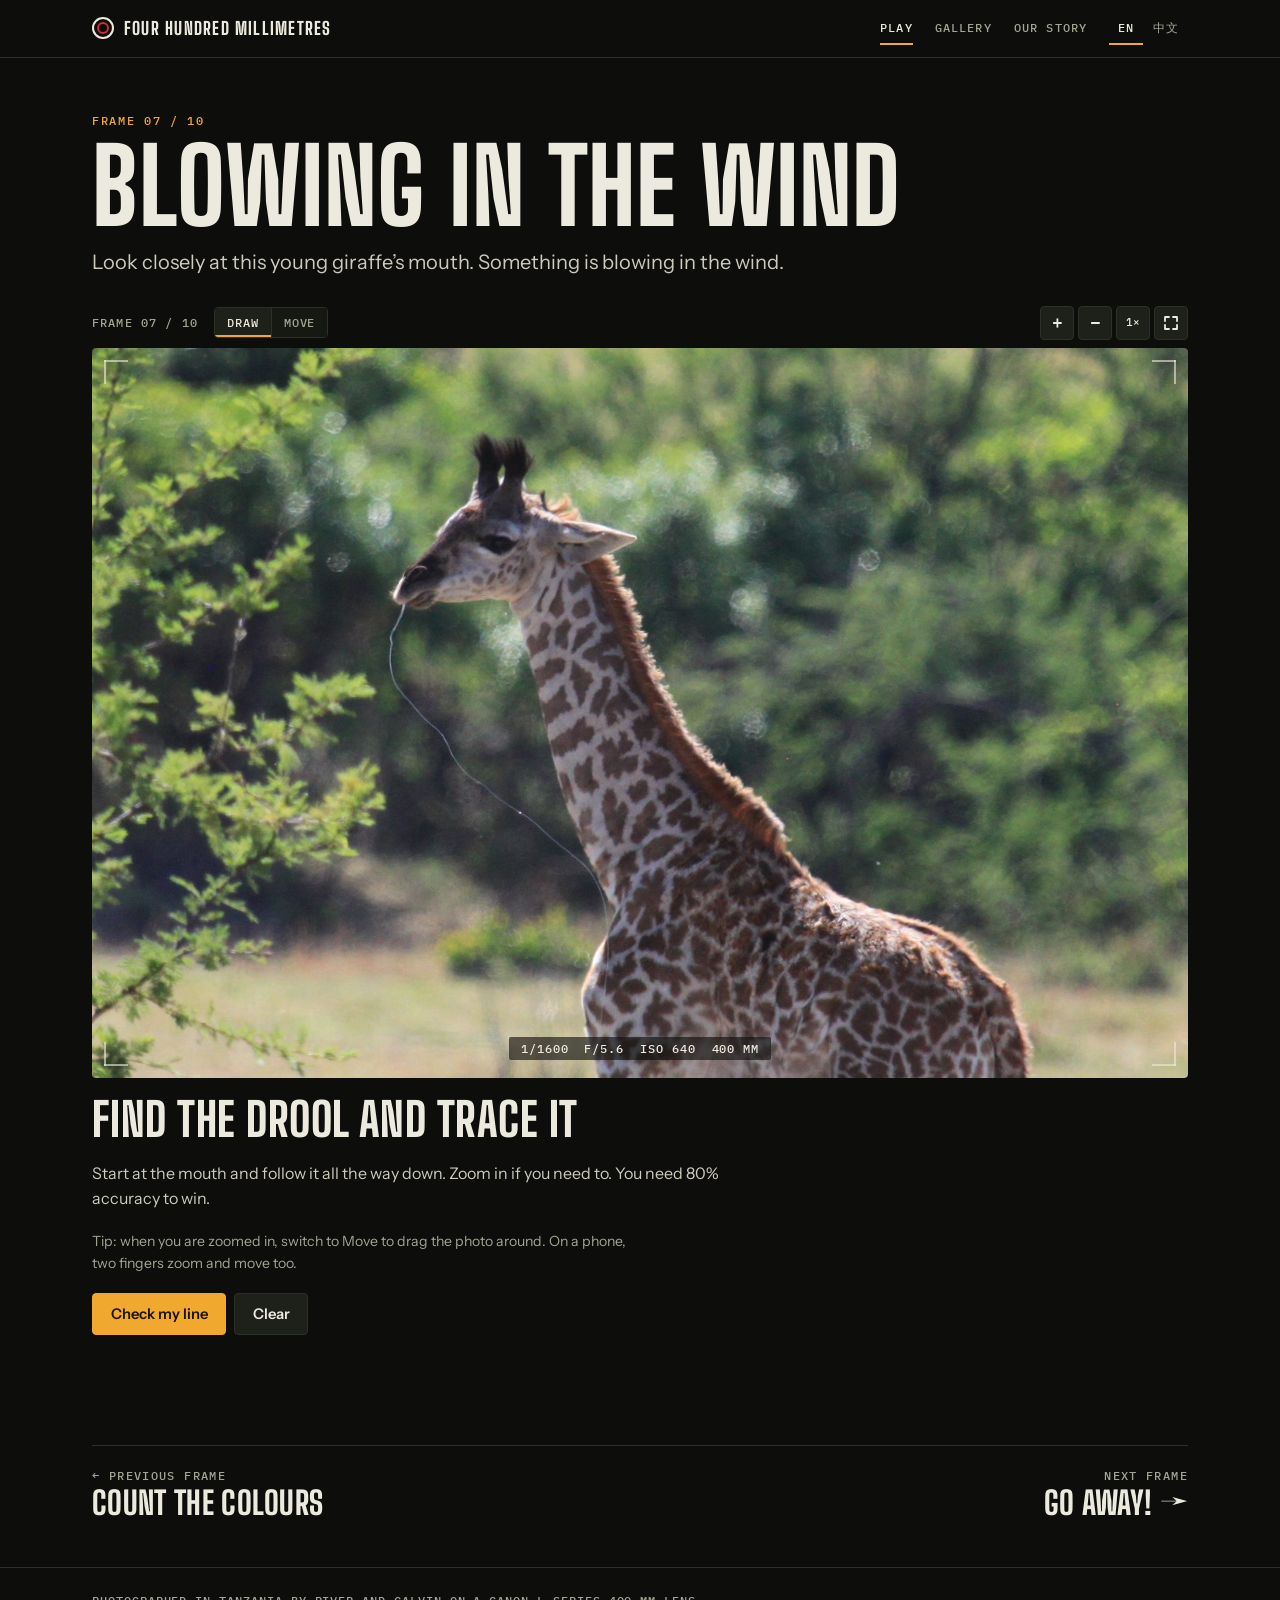
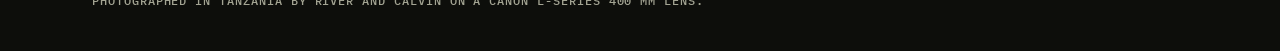
==== blowing-in-the-wind.html @ 4e22e0a5 "New game 7: Blowing in the Wind (trace the giraffe calf's drool); Go Away!, Stare-Down and Crossing " ====
<!doctype html>
<html lang="en">
<head>
<meta charset="utf-8">
<meta name="viewport" content="width=device-width, initial-scale=1, viewport-fit=cover">
<title data-i18n="drool.doc">Blowing in the Wind · Four Hundred Millimetres</title>
<meta name="description" content="Something is blowing in the wind from this young giraffe’s mouth. Can you trace it?">
<link rel="icon" href="data:image/svg+xml,%3Csvg xmlns='http://www.w3.org/2000/svg' viewBox='0 0 32 32'%3E%3Crect width='32' height='32' rx='6' fill='%230d0e0b'/%3E%3Ccircle cx='16' cy='16' r='10' fill='none' stroke='%23ece9de' stroke-width='3'/%3E%3Ccircle cx='16' cy='16' r='5' fill='none' stroke='%23d6283c' stroke-width='3'/%3E%3C/svg%3E">
<link rel="preconnect" href="https://fonts.googleapis.com">
<link rel="preconnect" href="https://fonts.gstatic.com" crossorigin>
<link rel="stylesheet" href="https://fonts.googleapis.com/css2?family=Big+Shoulders+Display:wght@700;800;900&family=IBM+Plex+Mono:wght@400;500;600&family=Instrument+Sans:wght@400;500;600;700&display=swap">
<link rel="stylesheet" href="css/site.css">
</head>
<body>

<header class="topbar" data-topbar></header>

<main class="wrap" data-frame="blowing-in-the-wind">
  <div class="page-head">
    <p class="eyebrow" data-frame-label></p>
    <h1 data-i18n="drool.h1">Blowing in the Wind</h1>
    <p class="lede" data-i18n="drool.lede">Look closely at this young giraffe’s mouth. Something is blowing in the wind.</p>
  </div>

  <section class="quiz" aria-labelledby="q">
    <figure class="frame">
      <div class="hud">
        <span data-frame-label></span>
        <div class="seg" id="tools" role="group" aria-label="What dragging does" data-i18n-attr="aria-label:drool.tools">
          <button type="button" data-tool="draw" aria-pressed="true" data-i18n="drool.tool.draw">Draw</button>
          <button type="button" data-tool="move" aria-pressed="false" data-i18n="drool.tool.move">Move</button>
        </div>
      </div>
      <div class="stage-slot" style="--ar: 2100 / 1400">
        <div class="vf zoomable" id="stage" tabindex="0" role="group" aria-label="Photo. Draw along the drool with your finger or mouse. Use the zoom buttons, or the plus, minus and arrow keys, to look closer." data-i18n-attr="aria-label:drool.stageAria">
          <img src="images/drool.jpg" data-full="images/drool-large.jpg" data-full-width="2100" width="2100" height="1400" alt="A young giraffe seen from the side against green bushes. A thin, shiny string of drool hangs from its mouth and curves down to its chest." data-i18n-attr="alt:drool.photoAlt">
          <svg class="ink" id="ink" aria-hidden="true"></svg>
        </div>
      </div>
    </figure>

    <h2 class="h2" id="q" data-i18n="drool.q">Find the drool and trace it</h2>
    <p class="step-p" data-i18n="drool.how">Start at the mouth and follow it all the way down. Zoom in if you need to. You need 80% accuracy to win.</p>
    <p class="fine" data-i18n="drool.tip">Tip: when you are zoomed in, switch to Move to drag the photo around. On a phone, two fingers zoom and move too.</p>
    <div class="actions">
      <button class="btn btn-primary" id="checkBtn" type="button" data-i18n="drool.check">Check my line</button>
      <button class="btn" id="clearBtn" type="button" data-i18n="drool.clear">Clear</button>
      <button class="btn" id="showBtn" type="button" hidden data-i18n="drool.show">Show me where it is</button>
    </div>
    <p class="verdict-sm" id="verdict" aria-hidden="true"></p>
    <p class="feedback" id="feedback" role="status" aria-live="polite"></p>

    <div class="reveal" id="reveal" tabindex="-1" hidden>
      <div class="callout">
        <h3 class="h3" data-i18n="drool.why.h">Why was drool blowing in the wind?</h3>
        <p data-i18n="drool.why">Because it had just had milk from mum. So cute!</p>
      </div>
      <figure class="frame">
        <div class="hud"><span data-i18n="drool.milk.h">52 seconds earlier</span></div>
        <div class="stage-slot" style="--ar: 2000 / 1500">
          <div class="vf zoomable" id="milkStage" tabindex="0" role="group" aria-label="Photo. Use the zoom buttons, or the plus, minus and arrow keys, to look closer." data-i18n-attr="aria-label:zoom.stage">
            <img src="images/giraffe-milk.jpg" data-full="images/giraffe-milk-large.jpg" data-full-width="3168" width="2000" height="1500" alt="A giraffe mother bends her head down to graze while her calf drinks milk from under her belly." data-i18n-attr="alt:drool.milk.alt">
          </div>
        </div>
        <figcaption class="fine" data-i18n="drool.milk.cap">Milk time: the calf drinking from mum, 52 seconds before the drool photo.</figcaption>
      </figure>
      <div class="reveal-grid">
        <div>
          <h3 class="h3" data-i18n="drool.facts.h">Fun facts</h3>
          <ul class="facts">
            <li data-i18n="drool.fact1">Giraffes give birth standing up, so a calf starts life with a drop of about 1.5 metres. Within an hour it is standing.</li>
            <li data-i18n="drool.fact2">Calves drink their mother’s milk for about a year, and start nibbling leaves after a few months.</li>
            <li data-i18n="drool.fact3">While the mothers feed, calves often stay together in a group, called a crèche, with an adult keeping watch.</li>
          </ul>
        </div>
      </div>
      <div class="actions">
        <a class="btn btn-primary" data-next href="index.html#frames">Next frame</a>
        <button class="btn" id="againBtn" type="button" data-i18n="btn.again">Play again</button>
      </div>
    </div>
  </section>

  <nav class="pager" aria-label="Frames" data-pager></nav>
</main>

<footer class="footer">
  <div class="wrap">
    <p data-i18n="footer">Photographed in Tanzania by River and Calvin on a Canon L-series 400 mm lens.</p>
  </div>
</footer>

<noscript><p class="wrap">This game needs JavaScript to run.</p></noscript>
<script src="js/i18n.js"></script>
<script src="js/frames.js"></script>
<script src="js/zoom.js"></script>
<script src="js/drool.js"></script>
</body>
</html>
---- css/site.css ----
/* Four Hundred Millimetres
   Layout concept: every photo sits inside a viewfinder frame (corner brackets, mono readout strip).
   Photo first, always dark. The games are numbered as frames (01, 02 ...) because they are a real sequence.
   Type: condensed display like the engraving on a lens barrel, a plain humanist body, mono for the readouts. */

:root {
  color-scheme: dark;

  --bg: #0d0e0b;
  --surface: #161812;
  --surface-2: #1e211a;
  --line: #2c3025;
  --text: #ece9de;
  --soft: #cdcabd;
  --muted: #a3a493;
  --accent: #f0a92e;
  --accent-ink: #1b1406;
  --good: #7fcf9f;
  --bad: #e47a62;
  --lens-red: #d6283c;

  /* The Latin fonts have no Chinese characters, so the stacks end with common Chinese system fonts. */
  --font-display: "Big Shoulders Display", "Barlow Condensed", "Arial Narrow", "Helvetica Neue", Arial, "PingFang SC", "Microsoft YaHei", "Noto Sans SC", sans-serif;
  --font-body: "Instrument Sans", "Segoe UI", system-ui, -apple-system, "Helvetica Neue", Arial, "PingFang SC", "Microsoft YaHei", "Noto Sans SC", sans-serif;
  --font-mono: "IBM Plex Mono", ui-monospace, "Cascadia Mono", Consolas, "PingFang SC", "Microsoft YaHei", "Noto Sans SC", monospace;

  --gutter: clamp(16px, 4vw, 32px);
  --maxw: 1160px;
  --radius: 4px;

  padding-top: env(safe-area-inset-top, 0px);
  padding-bottom: env(safe-area-inset-bottom, 0px);
}

*, *::before, *::after { box-sizing: border-box; }
html { -webkit-text-size-adjust: 100%; }
body {
  margin: 0;
  background: var(--bg);
  color: var(--text);
  font: 400 1rem/1.6 var(--font-body);
  -webkit-font-smoothing: antialiased;
}
img { display: block; max-width: 100%; height: auto; }
a { color: inherit; }
[hidden] { display: none !important; }
:focus-visible { outline: 2px solid var(--accent); outline-offset: 3px; }
button { font: inherit; color: inherit; }

.wrap { width: 100%; max-width: var(--maxw); margin-inline: auto; padding-inline: var(--gutter); }

/* ---------- Top bar ---------- */
.topbar { min-height: 49px; border-bottom: 1px solid var(--line); }
.topbar-inner {
  display: flex; align-items: center; justify-content: space-between;
  flex-wrap: wrap; gap: 6px 24px; padding-block: 12px;
}
.brand {
  display: inline-flex; align-items: center; gap: 10px; text-decoration: none;
  font: 800 1.1rem/1 var(--font-display); letter-spacing: .07em; text-transform: uppercase;
}
.lens {
  position: relative; width: 22px; height: 22px; flex: none;
  border-radius: 50%; border: 2px solid var(--text);
}
.lens::after {
  content: ""; position: absolute; inset: 3px; border-radius: 50%;
  border: 2px solid var(--lens-red);
}
.topbar-right { display: flex; align-items: center; flex-wrap: wrap; gap: 0 22px; }
.lang { display: inline-flex; gap: 2px; }
.lang button {
  padding: .6rem .55rem; border: 0; border-bottom: 2px solid transparent; background: none; cursor: pointer;
  color: var(--muted); font: 500 .72rem/1 var(--font-mono); letter-spacing: .08em;
}
.lang button:hover { color: var(--text); }
.lang button[aria-pressed="true"] { color: var(--text); border-bottom-color: var(--accent); }
.nav { display: flex; flex-wrap: wrap; gap: 0 22px; }
.nav a {
  padding: .6rem 0; border-bottom: 2px solid transparent; text-decoration: none; color: var(--muted);
  font: 500 .72rem/1 var(--font-mono); letter-spacing: .1em; text-transform: uppercase;
}
.nav a:hover { color: var(--text); }
.nav a[aria-current="page"], .nav a[aria-current="true"] { color: var(--text); border-bottom-color: var(--accent); }

/* ---------- Type ---------- */
.eyebrow {
  margin: 0; color: var(--accent);
  font: 500 .74rem/1.2 var(--font-mono); letter-spacing: .14em; text-transform: uppercase;
}
h1 {
  margin: 0; text-wrap: balance;
  font: 800 clamp(3rem, 9.5vw, 6.5rem)/.9 var(--font-display); letter-spacing: .005em; text-transform: uppercase;
}
.h2 {
  margin: 0; text-wrap: balance;
  font: 800 clamp(1.9rem, 4.4vw, 2.9rem)/1 var(--font-display); letter-spacing: .01em; text-transform: uppercase;
}
.h3 {
  margin: 0 0 10px; color: var(--accent);
  font: 500 .74rem/1.2 var(--font-mono); letter-spacing: .14em; text-transform: uppercase;
}
.lede { margin: 0; max-width: 62ch; color: var(--soft); font-size: clamp(1.05rem, 2.2vw, 1.25rem); }

.page-head { display: grid; gap: 12px; padding-block: clamp(28px, 5vw, 56px) clamp(16px, 3vw, 28px); }

/* ---------- Viewfinder frame ---------- */
.frame { margin: 0; display: grid; gap: 8px; }
.hud {
  display: flex; align-items: center; justify-content: space-between; flex-wrap: wrap; gap: 6px 16px; color: var(--muted);
  font: 500 .72rem/1.2 var(--font-mono); letter-spacing: .1em; text-transform: uppercase;
}
.vf { position: relative; background: #000; border-radius: var(--radius); overflow: hidden; }
.vf > img { width: 100%; }
.vf::after {
  content: ""; position: absolute; inset: 12px; z-index: 3; pointer-events: none;
  --c: rgba(236, 233, 222, .6); --l: 24px; --w: 2px;
  background:
    linear-gradient(var(--c), var(--c)) 0 0 / var(--l) var(--w) no-repeat,
    linear-gradient(var(--c), var(--c)) 0 0 / var(--w) var(--l) no-repeat,
    linear-gradient(var(--c), var(--c)) 100% 0 / var(--l) var(--w) no-repeat,
    linear-gradient(var(--c), var(--c)) 100% 0 / var(--w) var(--l) no-repeat,
    linear-gradient(var(--c), var(--c)) 0 100% / var(--l) var(--w) no-repeat,
    linear-gradient(var(--c), var(--c)) 0 100% / var(--w) var(--l) no-repeat,
    linear-gradient(var(--c), var(--c)) 100% 100% / var(--l) var(--w) no-repeat,
    linear-gradient(var(--c), var(--c)) 100% 100% / var(--w) var(--l) no-repeat;
}

/* ---------- Buttons ---------- */
.btn {
  display: inline-flex; align-items: center; justify-content: center; gap: 8px; cursor: pointer;
  padding: .8rem 1.1rem; border-radius: var(--radius); border: 1px solid var(--line);
  background: var(--surface-2); color: var(--text); text-decoration: none;
  font: 600 .92rem/1 var(--font-body);
}
.btn:hover { border-color: var(--muted); }
.btn[disabled] { opacity: .45; cursor: default; }
.btn-primary { background: var(--accent); border-color: var(--accent); color: var(--accent-ink); }
.btn-primary:hover { border-color: var(--text); }
.link-btn {
  justify-self: start; padding: 0; border: 0; background: none; cursor: pointer;
  color: var(--muted); text-decoration: underline; text-underline-offset: 3px;
  font: 500 .85rem/1.2 var(--font-body);
}
.link-btn:hover { color: var(--text); }

/* ---------- Home ---------- */
/* The title sits over the empty sky and earth on the left, so the lioness stays clear. */
.hero { position: relative; }
.hero-photo { position: relative; width: 100%; aspect-ratio: 2 / 1; max-height: 640px; }
.hero-photo img { width: 100%; height: 100%; object-fit: cover; object-position: 55% 55%; }
.hero-photo::before {
  content: ""; position: absolute; inset: 0; z-index: 2; pointer-events: none;
  background:
    linear-gradient(90deg, rgba(13, 14, 11, .92) 0%, rgba(13, 14, 11, .62) 34%, rgba(13, 14, 11, 0) 60%),
    linear-gradient(180deg, rgba(13, 14, 11, 0) 70%, var(--bg) 100%);
}
.hero-copy { position: absolute; inset: 0; z-index: 4; display: flex; align-items: flex-end; pointer-events: none; }
.hero-copy .wrap { max-width: none; padding-inline: clamp(16px, 4vw, 56px); padding-bottom: clamp(28px, 5vw, 56px); }
.hero-text { display: grid; gap: 14px; max-width: min(29vw, 480px); pointer-events: auto; }
.hero-text h1 { font-size: clamp(2.6rem, 6vw, 5.4rem); }
.hero-text .eyebrow { text-wrap: balance; }      /* a long line breaks into two even lines, not one word on its own */
@media (max-width: 860px) {
  .hero-photo { aspect-ratio: 4 / 3; max-height: none; }
  .hero-photo::before { background: linear-gradient(180deg, rgba(13, 14, 11, 0) 60%, var(--bg) 100%); }
  .hero-copy { position: static; display: block; }
  .hero-copy .wrap { padding-top: 8px; padding-bottom: 28px; }
  .hero-text { max-width: none; }
  .hero-text h1 { font-size: clamp(2.8rem, 13vw, 4.4rem); }
}
@media (min-width: 560px) and (max-width: 860px) { .hero-photo { aspect-ratio: 16 / 9; } }

.frames-section { padding-block: clamp(32px, 6vw, 56px) clamp(40px, 7vw, 72px); scroll-margin-top: 8px; }
.section-head { display: flex; flex-wrap: wrap; align-items: baseline; justify-content: space-between; gap: 6px 16px; margin-bottom: 20px; }
.frames { display: grid; gap: 20px; grid-template-columns: repeat(auto-fit, minmax(min(100%, 300px), 1fr)); }
.card {
  display: flex; flex-direction: column; min-width: 0; overflow: hidden; text-decoration: none;
  background: var(--surface); border: 1px solid var(--line); border-radius: var(--radius);
  transition: border-color .2s;
}
.card:hover { border-color: var(--accent); }
.card-photo { aspect-ratio: 4 / 3; overflow: hidden; }
.card-photo img { width: 100%; height: 100%; object-fit: cover; transition: transform .5s; }
.card:hover .card-photo img { transform: scale(1.04); }
.card-body { display: flex; flex: 1; flex-direction: column; gap: 8px; padding: 18px 18px 20px; }
.card-body h2 { margin: 0; font: 800 2rem/1 var(--font-display); letter-spacing: .01em; text-transform: uppercase; }
.card-body p { margin: 0; color: var(--soft); }
.card-body .eyebrow { margin-bottom: 2px; }
.card-cta {
  margin-top: auto; padding-top: 10px; color: var(--accent);
  font: 500 .78rem/1 var(--font-mono); letter-spacing: .12em; text-transform: uppercase;
}

/* ---------- Game: spot ---------- */
.game { display: grid; gap: 20px; padding-bottom: clamp(32px, 6vw, 64px); }
/* ---------- Zoomable photo ---------- */
.stage-slot { position: relative; width: 100%; aspect-ratio: var(--ar, 3 / 2); }
.zoomable {
  position: absolute; inset: 0; background: #000; user-select: none; -webkit-user-select: none;
  touch-action: pan-y; -webkit-tap-highlight-color: transparent;
}
.zoomable > img {
  position: absolute; left: 0; top: 0; width: 100%; height: 100%; max-width: none;
  object-fit: contain; transform-origin: 0 0; pointer-events: none; -webkit-user-drag: none;
}
.zoomable.is-zoomed, .zoomable.is-expanded { touch-action: none; }
.zoomable.is-zoomed { cursor: grab; }
.zoomable.is-dragging { cursor: grabbing; }
.stage, .stage.is-zoomed { cursor: crosshair; }
.stage.is-dragging { cursor: grabbing; }
.zoomable.is-expanded { position: fixed; inset: 0; z-index: 1000; border-radius: 0; cursor: grab; }
.zoomable.is-expanded:focus-visible { outline-offset: -4px; }
.stage.is-expanded { cursor: crosshair; }
html.zoom-lock { overflow: hidden; }
.marks { position: absolute; inset: 0; z-index: 2; overflow: hidden; pointer-events: none; }

/* Drawing on the photo (Blowing in the Wind) */
.zoomable.is-drawing, .zoomable.is-drawing.is-zoomed, .zoomable.is-drawing.is-expanded { cursor: crosshair; touch-action: none; }
.ink { position: absolute; inset: 0; z-index: 2; width: 100%; height: 100%; overflow: hidden; pointer-events: none; }
.ink path { fill: none; stroke-linecap: round; stroke-linejoin: round; }
.ink .line-under { stroke: rgba(13, 14, 11, .55); stroke-width: 6; }
.ink .line { stroke: var(--accent); stroke-width: 3; }
.ink .drool-glow { stroke: rgba(127, 207, 159, .35); stroke-width: 11; }
.ink .drool { stroke: var(--good); stroke-width: 3; }
.ink .drool.hint { stroke-width: 2.5; stroke-dasharray: 7 7; }
.zoom-hud .seg button { background: rgba(13, 14, 11, .6); }

/* Camera readout, like the strip along the bottom of a viewfinder */
.readout {
  position: absolute; z-index: 4; left: 0; right: 0; bottom: 18px; margin-inline: auto; width: max-content;
  display: flex; flex-wrap: wrap; justify-content: center; gap: 4px 16px; max-width: calc(100% - 28px);
  padding: 6px 12px; border-radius: 2px; background: rgba(13, 14, 11, .62); color: var(--text); pointer-events: none;
  font: 500 .72rem/1 var(--font-mono); letter-spacing: .08em; text-transform: uppercase; white-space: nowrap;
  font-variant-numeric: tabular-nums;
}
.zoomable.is-expanded .readout { bottom: calc(18px + env(safe-area-inset-bottom, 0px)); }
.readout.top { top: 18px; bottom: auto; }
.zoomable.is-expanded .readout.top { top: calc(74px + env(safe-area-inset-top, 0px)); bottom: auto; }   /* below the full-screen status box */
@media (max-width: 600px) {
  .readout { bottom: 14px; gap: 4px 10px; padding: 5px 9px; font-size: .62rem; letter-spacing: .04em; }
  .zoomable.is-expanded .readout { bottom: calc(76px + env(safe-area-inset-bottom, 0px)); }
}

.zoom-ctl { display: inline-flex; gap: 4px; }
.hud .zoom-ctl { margin-left: auto; }
.zoom-ctl button {
  display: grid; place-items: center; width: 34px; height: 34px; padding: 0; cursor: pointer;
  border-radius: var(--radius); border: 1px solid var(--line); background: var(--surface-2); color: var(--text);
  font: 500 1.15rem/1 var(--font-mono);
}
.zoom-ctl button:hover { border-color: var(--muted); }
.zoom-ctl svg { width: 16px; height: 16px; fill: none; stroke: currentColor; stroke-width: 1.8; stroke-linecap: round; stroke-linejoin: round; }
.zoom-ctl .zr { font-size: .68rem; letter-spacing: 0; }
.zoomable > .zoom-ctl {
  position: absolute; z-index: 5; right: calc(16px + env(safe-area-inset-right, 0px)); bottom: calc(16px + env(safe-area-inset-bottom, 0px));
}
.zoomable > .zoom-ctl button { width: 44px; height: 44px; background: rgba(13, 14, 11, .8); border-color: rgba(236, 233, 222, .3); }
.zoom-hud { display: none; }
.is-expanded .zoom-hud:not(:empty) {
  display: flex; align-items: center; gap: 12px; position: absolute; z-index: 5;
  left: calc(16px + env(safe-area-inset-left, 0px)); top: calc(16px + env(safe-area-inset-top, 0px));
  max-width: calc(100% - 32px); padding: 8px 10px; border-radius: var(--radius);
  background: rgba(13, 14, 11, .8); border: 1px solid rgba(236, 233, 222, .3); font-size: .9rem; line-height: 1.3;
}
.zoom-hud .btn { padding: .5rem .8rem; font-size: .8rem; }
@media (max-width: 600px) {
  .zoom-ctl button { width: 40px; height: 40px; }
}

.mark {
  position: absolute; z-index: 2; min-width: 40px; min-height: 40px; transform: translate(-50%, -50%);
  --c: var(--accent); pointer-events: none;
}
.mark i {
  position: absolute; width: min(20px, 34%); aspect-ratio: 1; border: 0 solid var(--c);
  filter: drop-shadow(0 0 2px rgba(0, 0, 0, .95));
}
.mark i:nth-of-type(1) { left: 0; top: 0; border-left-width: 3px; border-top-width: 3px; }
.mark i:nth-of-type(2) { right: 0; top: 0; border-right-width: 3px; border-top-width: 3px; }
.mark i:nth-of-type(3) { left: 0; bottom: 0; border-left-width: 3px; border-bottom-width: 3px; }
.mark i:nth-of-type(4) { right: 0; bottom: 0; border-right-width: 3px; border-bottom-width: 3px; }
.mark b {
  position: absolute; left: -3px; bottom: 100%; margin-bottom: 4px; padding: 3px 6px 2px;
  background: var(--c); color: var(--accent-ink); border-radius: 2px;
  font: 600 .7rem/1 var(--font-mono); letter-spacing: .06em; white-space: nowrap;
}
.mark[data-state="shown"] { --c: var(--muted); }
.mark.new { animation: lock .55s cubic-bezier(.2, .8, .2, 1); }
@keyframes lock {
  from { opacity: 0; transform: translate(-50%, -50%) scale(1.9); }
  to { opacity: 1; transform: translate(-50%, -50%) scale(1); }
}
.miss {
  position: absolute; z-index: 2; width: 44px; height: 44px; pointer-events: none;
  border: 2px solid rgba(236, 233, 222, .9); transform: translate(-50%, -50%);
  animation: miss .7s ease-out forwards;
}
@keyframes miss {
  from { opacity: 1; transform: translate(-50%, -50%) scale(1.3); }
  to { opacity: 0; transform: translate(-50%, -50%) scale(.6); }
}
.pulse {
  position: absolute; z-index: 2; width: 18%; aspect-ratio: 1; border-radius: 50%; pointer-events: none;
  border: 2px solid var(--accent); transform: translate(-50%, -50%);
  animation: pulse 1.3s ease-out 3 forwards;
}
@keyframes pulse {
  from { opacity: .95; transform: translate(-50%, -50%) scale(.3); }
  to { opacity: 0; transform: translate(-50%, -50%) scale(1.25); }
}

.statusbar {
  display: flex; flex-wrap: wrap; align-items: center; justify-content: space-between; gap: 12px 20px;
  padding: 12px 14px; background: var(--surface); border: 1px solid var(--line); border-radius: var(--radius);
}
.status { flex: 1 1 260px; min-width: 0; margin: 0; }
.count {
  margin: 0; color: var(--muted);
  font: 500 .78rem/1 var(--font-mono); letter-spacing: .1em; text-transform: uppercase; font-variant-numeric: tabular-nums;
}
.count strong { color: var(--accent); font: 800 1.6rem/1 var(--font-display); letter-spacing: .02em; }
.actions { display: flex; flex-wrap: wrap; gap: 8px; }

.slots {
  display: grid; gap: 16px; margin: 0; padding: 0; list-style: none;
  grid-template-columns: repeat(auto-fill, minmax(min(100%, 300px), 1fr));
}
.slot {
  display: flex; flex-direction: column; min-width: 0; overflow: hidden;
  background: var(--surface); border: 1px solid var(--line); border-radius: var(--radius);
}
.slot[data-state="found"] { border-color: var(--accent); }
.slot-thumb {
  position: relative; display: grid; place-items: center; aspect-ratio: 4 / 3;
  background-color: var(--surface-2); background-repeat: no-repeat; border-bottom: 1px solid var(--line);
}
.slot-thumb .n { font: 800 4.5rem/1 var(--font-display); color: var(--line); }
.slot:not([data-state="hidden"]) .slot-thumb .n { display: none; }
.slot-tag {
  position: absolute; left: 10px; top: 10px; padding: 4px 7px 3px; border-radius: 2px;
  background: var(--accent); color: var(--accent-ink);
  font: 600 .68rem/1 var(--font-mono); letter-spacing: .1em; text-transform: uppercase;
}
.slot[data-state="shown"] .slot-tag { background: var(--surface-2); color: var(--muted); border: 1px solid var(--line); }
.slot-body { display: grid; flex: 1; align-content: start; gap: 6px; padding: 14px 16px 16px; }
.slot-title { margin: 0; font: 800 1.55rem/1 var(--font-display); letter-spacing: .02em; text-transform: uppercase; }
.slot[data-state="hidden"] .slot-title { color: var(--muted); }
.slot-latin { margin: 0; color: var(--muted); font-size: .85rem; font-style: italic; }
.slot-text { margin: 0; color: var(--soft); font-size: .96rem; }

@media (max-width: 600px) {
  .mark b { display: none; }
  .slot[data-state="hidden"] .slot-thumb { aspect-ratio: auto; height: 64px; }
  .slot-thumb .n { font-size: 3rem; }
}

.complete {
  display: grid; gap: 14px; padding: 22px; border: 1px solid var(--accent); border-radius: var(--radius); background: var(--surface);
}
.complete p { margin: 0; color: var(--soft); max-width: 60ch; }
.complete .actions { margin-top: 4px; }

/* ---------- Game: quiz ---------- */
.quiz { display: grid; gap: 18px; padding-bottom: clamp(24px, 5vw, 48px); }
.opts { display: grid; gap: 12px; margin: 0; padding: 0; list-style: none; }
.opt {
  display: grid; grid-template-columns: auto 1fr; align-items: start; gap: 6px 16px; width: 100%; padding: 16px;
  text-align: left; cursor: pointer; border-radius: var(--radius); border: 1px solid var(--line);
  background: var(--surface); color: var(--text); font: 500 1.08rem/1.4 var(--font-body);
}
.opt:hover:not([disabled]) { border-color: var(--muted); }
.opt .key {
  padding: .35rem .5rem; border: 1px solid var(--line); color: var(--muted);
  font: 600 .8rem/1 var(--font-mono);
}
.opt .note { grid-column: 2; display: block; color: var(--soft); font-size: .95rem; font-weight: 400; }
.opt[data-state="wrong"] { border-color: var(--bad); }
.opt[data-state="wrong"] .key { border-color: var(--bad); color: var(--bad); }
.opt[data-state="right"] { border-color: var(--good); background: #14201a; }
.opt[data-state="right"] .key { border-color: var(--good); color: var(--good); }
.opt[disabled] { cursor: default; }
.opt[disabled]:not([data-state]) { opacity: .5; }

.feedback { margin: 0; min-height: 1.6em; color: var(--soft); }

.reveal { display: grid; gap: 28px; padding-top: 28px; border-top: 1px solid var(--line); }
.reveal-grid { display: grid; gap: 28px; grid-template-columns: repeat(auto-fit, minmax(min(100%, 340px), 1fr)); }
.reveal p { margin: 0; max-width: 60ch; color: var(--soft); }
.facts { display: grid; gap: 14px; margin: 0; padding: 0; list-style: none; }
.facts li { padding-left: 16px; border-left: 2px solid var(--accent); color: var(--soft); max-width: 60ch; }
.fine { margin: 0; color: var(--muted); font-size: .88rem; max-width: 62ch; }

/* ---------- Game: race ---------- */
.pick { display: grid; gap: 12px; grid-template-columns: repeat(auto-fit, minmax(min(100%, 260px), 1fr)); }
.pick-btn {
  display: grid; gap: 6px; padding: 20px 18px; text-align: left; cursor: pointer;
  background: var(--surface); border: 1px solid var(--line); border-radius: var(--radius); color: var(--text);
}
.pick-btn:hover:not([disabled]) { border-color: var(--accent); }
.pick-btn[disabled] { cursor: default; }
.pick-btn[data-state="picked"] { border-color: var(--accent); background: var(--surface-2); }
.pick-btn[disabled]:not([data-state]) { opacity: .5; }
.pick-name { font: 800 2.4rem/1 var(--font-display); letter-spacing: .01em; text-transform: uppercase; }
.pick-sub { color: var(--muted); font-size: .95rem; }

.result { display: grid; gap: 22px; }
.verdict { margin: 0; font: 800 clamp(1.7rem, 4vw, 2.4rem)/1.05 var(--font-display); letter-spacing: .01em; text-transform: uppercase; }
.verdict[data-ok="true"] { color: var(--good); }

.race { display: grid; gap: 16px; padding: 18px; background: var(--surface); border: 1px solid var(--line); border-radius: var(--radius); }
.race-head {
  display: flex; justify-content: space-between; flex-wrap: wrap; gap: 4px 16px; color: var(--muted);
  font: 500 .72rem/1.2 var(--font-mono); letter-spacing: .1em; text-transform: uppercase;
}
.lane { display: grid; grid-template-columns: 5.6rem 1fr 3.4rem; align-items: center; gap: 12px; }
.who { display: grid; gap: 2px; }
.who span { font: 800 1.3rem/1 var(--font-display); letter-spacing: .02em; text-transform: uppercase; }
.who small { color: var(--muted); font: 500 .7rem/1.2 var(--font-mono); letter-spacing: .06em; }
.track { position: relative; height: 40px; border-block: 1px dashed var(--line); --rw: 3.4rem; --c: var(--muted); }
.track::after {
  content: ""; position: absolute; right: 0; top: -1px; bottom: -1px; width: 12px;
  background: repeating-conic-gradient(var(--text) 0 25%, transparent 0 50%) 0 0 / 12px 12px;
}
.trail {
  position: absolute; left: 0; top: 50%; height: 2px;
  width: calc((100% - 12px) * var(--p, 0)); background: linear-gradient(90deg, transparent, var(--c));
}
.runner {
  position: absolute; top: 50%; width: var(--rw); height: 20px; transform: translateY(-50%);
  left: calc((100% - var(--rw) - 12px) * var(--p, 0));
  background: var(--c); clip-path: polygon(0 0, 78% 0, 100% 50%, 78% 100%, 0 100%);
}
.lane[data-who="jackal"] .track { --c: var(--accent); }
.time { color: var(--text); font: 500 .85rem/1 var(--font-mono); font-variant-numeric: tabular-nums; text-align: right; }
.race-foot { display: flex; flex-wrap: wrap; align-items: center; justify-content: space-between; gap: 10px 16px; }
.race-foot p { margin: 0; color: var(--soft); max-width: 52ch; }
@media (max-width: 520px) {
  .lane { grid-template-columns: 4.4rem 1fr 3rem; gap: 8px; }
  .track { --rw: 2.6rem; }
}

/* ---------- Shared pieces for the newer games ---------- */
.step { display: grid; gap: 14px; }
.step-p { margin: 0; color: var(--soft); max-width: 62ch; }
.callout { display: grid; gap: 6px; margin: 0; padding: 16px 18px; border-left: 3px solid var(--accent); background: var(--surface); max-width: 72ch; }
.callout p { color: var(--text); }
.credits-h { margin: 0 0 6px; color: var(--muted); font: 600 .62rem/1.4 var(--font-mono); letter-spacing: .1em; text-transform: uppercase; }
.credits { display: grid; gap: 4px; margin: 0; padding: 0; list-style: none; color: var(--muted); font-size: .66rem; line-height: 1.5; }
.credits a { color: inherit; text-underline-offset: 2px; }
.reveal .credits { max-width: 70ch; }

/* A tall (portrait) photo beside the game on wide screens */
.split { display: grid; gap: 24px; align-items: start; }
.stage-slot.tall { width: min(100%, 52vh); margin-inline: auto; }
@media (min-width: 900px) {
  .split { grid-template-columns: minmax(0, 5fr) minmax(0, 6fr); gap: 36px; }
  .split > .frame { position: sticky; top: 16px; }
  .split .stage-slot.tall { width: min(100%, calc((100vh - 110px) * 2 / 3)); }
}

/* Dial (Zebra Vision) */
.dial-box { display: grid; gap: 12px; justify-items: center; padding: 20px 16px; background: var(--surface); border: 1px solid var(--line); border-radius: var(--radius); }
.dial { display: block; width: min(100%, 320px); height: auto; touch-action: none; cursor: grab; user-select: none; -webkit-user-select: none; -webkit-tap-highlight-color: transparent; }
.dial.is-dragging { cursor: grabbing; }
.dial[aria-disabled="true"] { cursor: default; }
.dial:focus { outline: none; }
.dial:focus-visible .dial-face { stroke: var(--accent); stroke-width: 3; }
.dial-face { fill: var(--surface-2); stroke: var(--line); stroke-width: 2; }
.dial-tick { stroke: var(--muted); stroke-width: 1.4; }
.dial-tick.major { stroke: var(--text); stroke-width: 2.4; }
.dial-num { fill: var(--muted); font: 500 11px var(--font-mono); text-anchor: middle; dominant-baseline: central; }
.dial-sweep { fill: rgba(240, 169, 46, .26); stroke: var(--accent); stroke-width: 2; stroke-linejoin: round; }
.dial-needle { stroke: var(--text); stroke-width: 3; stroke-linecap: round; }
.dial-knob { fill: var(--accent); stroke: var(--bg); stroke-width: 3; }
.dial-bracket { fill: none; stroke: var(--good); stroke-width: 9; }
.dial-true { stroke: var(--good); stroke-width: 3; stroke-dasharray: 5 5; stroke-linecap: round; }
.zebra-head { fill: #ece9de; stroke: #0d0e0b; stroke-width: 1.5; }
.zebra-stripe { fill: none; stroke: #0d0e0b; stroke-width: 3; stroke-linecap: round; }
.zebra-eye { fill: #0d0e0b; }
.dial-read { margin: 0; font: 800 clamp(2.6rem, 7vw, 3.4rem)/1 var(--font-display); letter-spacing: .02em; font-variant-numeric: tabular-nums; }
.dial-hint { margin: 0; color: var(--muted); font-size: .9rem; text-align: center; max-width: 40ch; }
.legend { display: flex; flex-wrap: wrap; justify-content: center; gap: 6px 18px; margin: 0; padding: 0; list-style: none; color: var(--soft); font-size: .86rem; }
.legend i { display: inline-block; width: 18px; height: 4px; margin-right: 7px; vertical-align: middle; background: var(--c); }
.verdict-sm { margin: 0; font: 800 clamp(1.5rem, 3.6vw, 2rem)/1.05 var(--font-display); letter-spacing: .01em; text-transform: uppercase; }
.verdict-sm[data-ok="true"] { color: var(--good); }
.diagram { display: grid; gap: 10px; justify-items: center; margin: 0; padding: 18px; background: var(--surface); border: 1px solid var(--line); border-radius: var(--radius); }
.diagram svg { width: min(100%, 300px); height: auto; }
.diagram.wide svg { width: min(100%, 460px); }
.diagram figcaption { color: var(--muted); font-size: .88rem; text-align: center; max-width: 52ch; }
.diag-label { fill: var(--text); font: 600 12px var(--font-mono); letter-spacing: .04em; }
.diag-muted { fill: var(--muted); font: 500 11px var(--font-mono); }

/* Photo switch (Grooming Time) */
.seg { display: inline-flex; border: 1px solid var(--line); border-radius: var(--radius); overflow: hidden; }
.seg button { padding: .55rem .75rem; border: 0; background: var(--surface); color: var(--muted); cursor: pointer; font: 500 .72rem/1 var(--font-mono); letter-spacing: .08em; text-transform: uppercase; }
.seg button + button { border-left: 1px solid var(--line); }
.seg button:hover { color: var(--text); }
.seg button[aria-pressed="true"] { background: var(--surface-2); color: var(--text); box-shadow: inset 0 -2px 0 var(--accent); }

/* Colour palette and pins (Count the Colours) */
.palette { display: grid; gap: 10px; margin: 0; padding: 0; list-style: none; grid-template-columns: repeat(auto-fill, minmax(min(100%, 250px), 1fr)); }
.chip { display: grid; grid-template-columns: auto 1fr; align-items: center; gap: 3px 12px; padding: 12px 14px; background: var(--surface); border: 1px solid var(--line); border-radius: var(--radius); }
.chip .sw { grid-row: 1 / span 3; width: 40px; height: 40px; border-radius: 50%; border: 2px dashed var(--line); }
.chip:not([data-state="hidden"]) .sw { border: 2px solid rgba(236, 233, 222, .35); background: var(--c); }
.chip[data-state="found"] { border-color: var(--accent); }
.chip-name { margin: 0; font: 800 1.25rem/1.1 var(--font-display); letter-spacing: .02em; text-transform: uppercase; }
.chip[data-state="hidden"] .chip-name { color: var(--muted); }
.chip-where { margin: 0; color: var(--soft); font-size: .9rem; }
.chip .link-btn { font-size: .8rem; }
.pin { position: absolute; z-index: 2; width: 0; height: 0; pointer-events: none; }
.pin i { position: absolute; left: -8px; top: -8px; width: 16px; height: 16px; border-radius: 50%; background: var(--c); border: 2px solid #fff; box-shadow: 0 0 0 2px rgba(0, 0, 0, .55); }
.pin b {
  position: absolute; left: 13px; top: -10px; padding: 3px 6px 2px; white-space: nowrap; border-radius: 2px;
  background: rgba(13, 14, 11, .86); border: 1px solid var(--c); color: var(--text);
  font: 600 .66rem/1.1 var(--font-mono); letter-spacing: .06em; text-transform: uppercase;
}
.pin.left b { left: auto; right: 13px; }
.pin.new i { animation: pin-in .5s cubic-bezier(.2, .8, .2, 1); }
@keyframes pin-in { from { transform: scale(2.4); opacity: 0; } to { transform: scale(1); opacity: 1; } }

/* Circles (The Crossing) */
.ring {
  position: absolute; z-index: 2; min-width: 28px; min-height: 28px; transform: translate(-50%, -50%); pointer-events: none;
  border: 3px solid var(--accent); border-radius: 50%; box-shadow: 0 0 0 1px rgba(0, 0, 0, .55), inset 0 0 0 1px rgba(0, 0, 0, .55);
}
.ring b {
  position: absolute; left: 50%; top: 0; transform: translate(-50%, calc(-100% - 5px)); padding: 3px 6px 2px; border-radius: 2px;
  background: var(--accent); color: var(--accent-ink); font: 600 .7rem/1 var(--font-mono); white-space: nowrap;
}
.ring[data-state="missed"] { border-style: dashed; border-color: var(--text); }
.ring[data-state="missed"] b { background: var(--text); }
.ring.new { animation: lock .55s cubic-bezier(.2, .8, .2, 1); }

/* Sound cards (Go Away!) */
.sounds { display: grid; gap: 14px; margin: 0; padding: 0; list-style: none; grid-template-columns: repeat(auto-fit, minmax(min(100%, 230px), 1fr)); }
.sound { display: grid; gap: 14px; align-content: start; padding: 16px; background: var(--surface); border: 1px solid var(--line); border-radius: var(--radius); }
.sound[data-state="right"] { border-color: var(--good); background: #14201a; }
.sound[data-state="wrong"] { border-color: var(--bad); }
.sound-top { display: flex; align-items: center; gap: 14px; }
.sound-key { min-width: 1.1ch; color: var(--accent); font: 800 2.4rem/1 var(--font-display); }
.play {
  flex: none; display: grid; place-items: center; width: 52px; height: 52px; padding: 0; cursor: pointer;
  border-radius: 50%; border: 1px solid var(--muted); background: var(--surface-2); color: var(--text);
}
.play:hover { border-color: var(--accent); }
.play svg { width: 20px; height: 20px; fill: currentColor; }
.bars { display: flex; align-items: center; gap: 3px; flex: 1; height: 34px; }
.bars i { flex: 1; max-width: 5px; height: 16%; border-radius: 2px; background: var(--line); }
.sound.is-playing .bars i { background: var(--accent); animation: eq 1s ease-in-out infinite; }
.bars i:nth-child(3n) { animation-delay: -.3s; }
.bars i:nth-child(3n + 1) { animation-delay: -.65s; }
.bars i:nth-child(4n) { animation-duration: .8s; }
@keyframes eq { 0%, 100% { height: 16%; } 50% { height: 92%; } }
.progress { height: 3px; border-radius: 2px; background: var(--line); overflow: hidden; }
.progress span { display: block; height: 100%; width: 0; background: var(--accent); }
.sound-name { margin: 0; font: 800 1.35rem/1.1 var(--font-display); letter-spacing: .02em; text-transform: uppercase; }
.sound-note { margin: 0; color: var(--soft); font-size: .93rem; }
.sound .btn { justify-self: start; }
.bonus { display: grid; gap: 12px; padding: 18px; background: var(--surface); border: 1px solid var(--line); border-radius: var(--radius); }
.bonus p { margin: 0; color: var(--soft); max-width: 62ch; }
.video { display: block; width: 100%; aspect-ratio: 16 / 9; border: 0; border-radius: var(--radius); background: #000; }

/* Bird cards (The Builder) */
.birds { display: grid; gap: 14px; margin: 0; padding: 0; list-style: none; grid-template-columns: repeat(auto-fit, minmax(min(100%, 230px), 1fr)); }
.bird {
  display: grid; width: 100%; padding: 0; overflow: hidden; text-align: left; cursor: pointer;
  background: var(--surface); border: 1px solid var(--line); border-radius: var(--radius); color: var(--text); font: inherit;
}
.bird:hover:not([disabled]) { border-color: var(--accent); }
.bird img { width: 100%; aspect-ratio: 4 / 3; object-fit: cover; }
.bird-body { display: grid; gap: 6px; padding: 12px 14px 14px; }
.bird-top { display: flex; align-items: center; gap: 10px; }
.bird .key { padding: .35rem .5rem; border: 1px solid var(--line); color: var(--muted); font: 600 .8rem/1 var(--font-mono); }
.bird-name { font: 800 1.3rem/1.1 var(--font-display); letter-spacing: .02em; text-transform: uppercase; }
.bird-note { color: var(--soft); font-size: .93rem; }
.bird[data-state="right"] { border-color: var(--good); background: #14201a; }
.bird[data-state="right"] .key { border-color: var(--good); color: var(--good); }
.bird[data-state="wrong"] { border-color: var(--bad); }
.bird[data-state="wrong"] .key { border-color: var(--bad); color: var(--bad); }
.bird[disabled] { cursor: default; }
.bird[disabled]:not([data-state]) { opacity: .6; }
.nest-parts { display: grid; gap: 12px; width: 100%; margin: 4px 0 0; padding: 0; list-style: none; }
.nest-parts li { display: grid; grid-template-columns: auto 1fr; gap: 2px 12px; color: var(--soft); font-size: .93rem; }
.nest-parts b {
  grid-row: span 2; display: grid; place-items: center; width: 28px; height: 28px; border-radius: 50%;
  background: var(--accent); color: var(--accent-ink); font: 600 .8rem/1 var(--font-mono);
}
.nest-parts strong { color: var(--text); }

/* ---------- Gallery ---------- */
.gal { display: grid; gap: 18px; padding-bottom: clamp(32px, 6vw, 64px); }
.chips { display: flex; flex-wrap: wrap; gap: 8px; }
.chips button {
  padding: .6rem .9rem; border-radius: 999px; border: 1px solid var(--line); background: var(--surface); color: var(--muted); cursor: pointer;
  font: 500 .74rem/1 var(--font-mono); letter-spacing: .08em; text-transform: uppercase;
}
.chips button:hover { color: var(--text); border-color: var(--muted); }
.chips button[aria-pressed="true"] { background: var(--accent); border-color: var(--accent); color: var(--accent-ink); }
.chips .n { margin-left: 7px; opacity: .65; }
/* Rows of photos at their own shapes: each photo grows in proportion to its width, so a row shares one height. */
.gallery { display: flex; flex-wrap: wrap; gap: 8px; margin: 0; padding: 0; list-style: none; --rowh: 200px; }
.gallery::after { content: ""; flex: 999999 1 0; }          /* the last row keeps natural sizes instead of stretching */
.g-item { position: relative; min-width: 0; flex: calc(var(--ar) * 1000) 1 calc(var(--ar) * var(--rowh)); }
.g-item button { display: block; width: 100%; padding: 0; border: 0; border-radius: var(--radius); overflow: hidden; background: var(--surface-2); cursor: zoom-in; }
.g-item img { display: block; width: 100%; height: auto; aspect-ratio: var(--ar); object-fit: cover; transition: transform .4s; }
.g-item button:hover img { transform: scale(1.035); }
.g-cap {
  position: absolute; left: 0; right: 0; bottom: 0; padding: 22px 10px 8px; pointer-events: none; text-align: left;
  background: linear-gradient(180deg, transparent, rgba(13, 14, 11, .88)); color: var(--text); font-size: .82rem; line-height: 1.3;
  opacity: 0; transition: opacity .2s;
}
.g-item button:hover .g-cap, .g-item button:focus-visible .g-cap { opacity: 1; }
@media (hover: none) { .g-cap { display: none; } }
@media (max-width: 600px) { .gallery { gap: 5px; --rowh: 118px; } }

/* Full-screen photo viewer */
.lightbox {
  position: fixed; inset: 0; z-index: 900; display: grid; gap: 0; background: rgba(8, 9, 7, .97);
  grid-template-columns: minmax(0, 1fr); grid-template-rows: auto minmax(0, 1fr) auto;
}
.lb-bar { display: flex; align-items: center; gap: 12px; padding: calc(10px + env(safe-area-inset-top, 0px)) 14px 10px; }
.lb-count { margin: 0; color: var(--muted); font: 500 .74rem/1 var(--font-mono); letter-spacing: .1em; text-transform: uppercase; white-space: nowrap; }
.lb-bar .hud { flex: 1; justify-content: flex-end; }
.lightbox [data-z="full"] { display: none; }                  /* the viewer already fills the screen */
.lb-close {
  display: grid; place-items: center; width: 40px; height: 40px; padding: 0; cursor: pointer; flex: none;
  border-radius: var(--radius); border: 1px solid var(--line); background: var(--surface-2); color: var(--text);
}
.lb-close svg, .lb-nav svg { width: 18px; height: 18px; fill: none; stroke: currentColor; stroke-width: 2; stroke-linecap: round; stroke-linejoin: round; }
.lb-main { position: relative; min-height: 0; padding: 0 60px; }
.lb-slot { position: relative; width: 100%; height: 100%; aspect-ratio: auto; }   /* fills the space; the photo fits inside */
.lb-slot .zoomable { border-radius: 0; background: transparent; }
.lb-nav {
  position: absolute; top: 50%; z-index: 6; display: grid; place-items: center; width: 44px; height: 64px; padding: 0; cursor: pointer;
  transform: translateY(-50%); border-radius: var(--radius); border: 1px solid rgba(236, 233, 222, .25); background: rgba(13, 14, 11, .7); color: var(--text);
}
.lb-nav:hover { border-color: var(--accent); }
.lb-nav.prev { left: 8px; }
.lb-nav.next { right: 8px; }
.lb-cap { display: grid; gap: 4px; width: 100%; max-width: 900px; margin: 0 auto; padding: 12px 16px calc(14px + env(safe-area-inset-bottom, 0px)); text-align: center; }
.lb-title { margin: 0; font: 800 clamp(1.25rem, 3vw, 1.8rem)/1.1 var(--font-display); letter-spacing: .01em; text-transform: uppercase; }
.lb-note { margin: 0; color: var(--soft); font-size: .95rem; }
.lb-shot { margin: 0; color: var(--muted); font: 500 .7rem/1.5 var(--font-mono); letter-spacing: .08em; text-transform: uppercase; }
@media (max-width: 700px) {
  .lb-main { padding: 0; }
  .lb-nav { top: auto; bottom: 10px; transform: none; width: 44px; height: 44px; }
}

/* ---------- Our Story ---------- */
.story { display: grid; gap: clamp(36px, 6vw, 64px); padding-bottom: clamp(40px, 7vw, 72px); }
.story .page-head { padding-bottom: 0; }
.story-intro { display: grid; gap: 24px; align-items: center; }
@media (min-width: 860px) { .story-intro { grid-template-columns: minmax(0, 1.25fr) minmax(0, 1fr); gap: 48px; } }
.story-text { display: grid; gap: 14px; }
.story-text p { margin: 0; color: var(--soft); font-size: clamp(1.02rem, 1.6vw, 1.15rem); max-width: 60ch; }
.story-hello { margin: 0; font: 800 clamp(2rem, 4.5vw, 3rem)/1 var(--font-display); letter-spacing: .01em; text-transform: uppercase; }
.story-intro .story-photo { width: 100%; max-width: 440px; justify-self: center; }
.story-sec { display: grid; gap: 14px; }
.story-sec > p { margin: 0; color: var(--soft); max-width: 62ch; }
/* A row of photos: each column is as wide as its photo's shape (--cols, in "fr"), so the photos in a row share
   one height and the row fills the width. On phones they stack, one per line. */
.story-row { display: grid; gap: 12px; align-items: start; grid-template-columns: var(--cols, 1fr); }
.story-row.single { max-width: 860px; }
@media (max-width: 600px) { .story-row { grid-template-columns: 1fr; gap: 18px; } }
.story-photo { display: grid; align-content: start; gap: 8px; min-width: 0; margin: 0; }
.story-photo button { display: block; width: 100%; padding: 0; border: 0; border-radius: var(--radius); overflow: hidden; background: var(--surface-2); cursor: zoom-in; }
.story-photo img { display: block; width: 100%; height: auto; aspect-ratio: var(--ar); object-fit: cover; transition: transform .4s; }
.story-photo button:hover img { transform: scale(1.03); }
.story-photo figcaption { color: var(--muted); font-size: .88rem; line-height: 1.4; }
.story-end { display: grid; gap: 12px; padding: clamp(20px, 4vw, 32px); border: 1px solid var(--line); border-radius: var(--radius); background: var(--surface); }
.story-end p { margin: 0; color: var(--soft); max-width: 62ch; }
.story-end .lede { color: var(--text); }
.story-sign { color: var(--accent) !important; font: 800 1.7rem/1 var(--font-display); letter-spacing: .04em; text-transform: uppercase; }
html[lang="zh-CN"] .story-hello, html[lang="zh-CN"] .story-sign { line-height: 1.25; letter-spacing: .02em; }

/* Home page: a peek at the gallery */
.teaser { display: grid; gap: 16px; padding-bottom: clamp(40px, 7vw, 72px); }
.teaser p { margin: 0; color: var(--soft); max-width: 62ch; }
.teaser-strip { display: grid; grid-template-columns: repeat(5, minmax(0, 1fr)); gap: 8px; }
.teaser-strip img { width: 100%; aspect-ratio: 1; object-fit: cover; border-radius: var(--radius); transition: opacity .2s; }
.teaser-strip:hover img { opacity: .85; }
@media (max-width: 600px) {
  .teaser-strip { grid-template-columns: repeat(3, minmax(0, 1fr)); }
  .teaser-strip img:nth-child(n + 4) { display: none; }
}

/* ---------- Pager + footer ---------- */
.pager {
  display: flex; justify-content: space-between; flex-wrap: wrap; gap: 16px;
  padding-block: 24px 48px; border-top: 1px solid var(--line);
}
.pager a { display: grid; gap: 6px; max-width: 48%; text-decoration: none; }
.pager .dir { color: var(--muted); font: 500 .72rem/1 var(--font-mono); letter-spacing: .12em; text-transform: uppercase; }
.pager .name { font: 800 clamp(1.4rem, 4vw, 2rem)/1 var(--font-display); letter-spacing: .01em; text-transform: uppercase; }
.pager a:hover .name { color: var(--accent); }
.pager .next { margin-left: auto; text-align: right; }

.footer { border-top: 1px solid var(--line); }
.footer .wrap { padding-block: 24px 40px; color: var(--muted); font: 500 .74rem/1.6 var(--font-mono); letter-spacing: .08em; text-transform: uppercase; }
.footer p { margin: 0; }

/* Chinese: taller lines and no tight display leading, since the characters are full-width and dense */
html[lang="zh-CN"] body { line-height: 1.75; }
html[lang="zh-CN"] h1 { line-height: 1.15; letter-spacing: .03em; }
html[lang="zh-CN"] .h2, html[lang="zh-CN"] .card-body h2, html[lang="zh-CN"] .slot-title, html[lang="zh-CN"] .pick-name,
html[lang="zh-CN"] .verdict, html[lang="zh-CN"] .pager .name, html[lang="zh-CN"] .who span,
html[lang="zh-CN"] .verdict-sm, html[lang="zh-CN"] .chip-name, html[lang="zh-CN"] .sound-name, html[lang="zh-CN"] .bird-name,
html[lang="zh-CN"] .lb-title {
  line-height: 1.25; letter-spacing: .02em;
}
html[lang="zh-CN"] .brand { letter-spacing: .12em; }
html[lang="zh-CN"] .eyebrow, html[lang="zh-CN"] .h3, html[lang="zh-CN"] .hud, html[lang="zh-CN"] .nav a,
html[lang="zh-CN"] .card-cta, html[lang="zh-CN"] .count, html[lang="zh-CN"] .pager .dir { letter-spacing: .06em; }
html[lang="zh-CN"] .slot-latin { font-style: normal; }

@media (prefers-reduced-motion: reduce) {
  *, *::before, *::after { animation-duration: .01ms !important; animation-iteration-count: 1 !important; transition-duration: .01ms !important; }
}
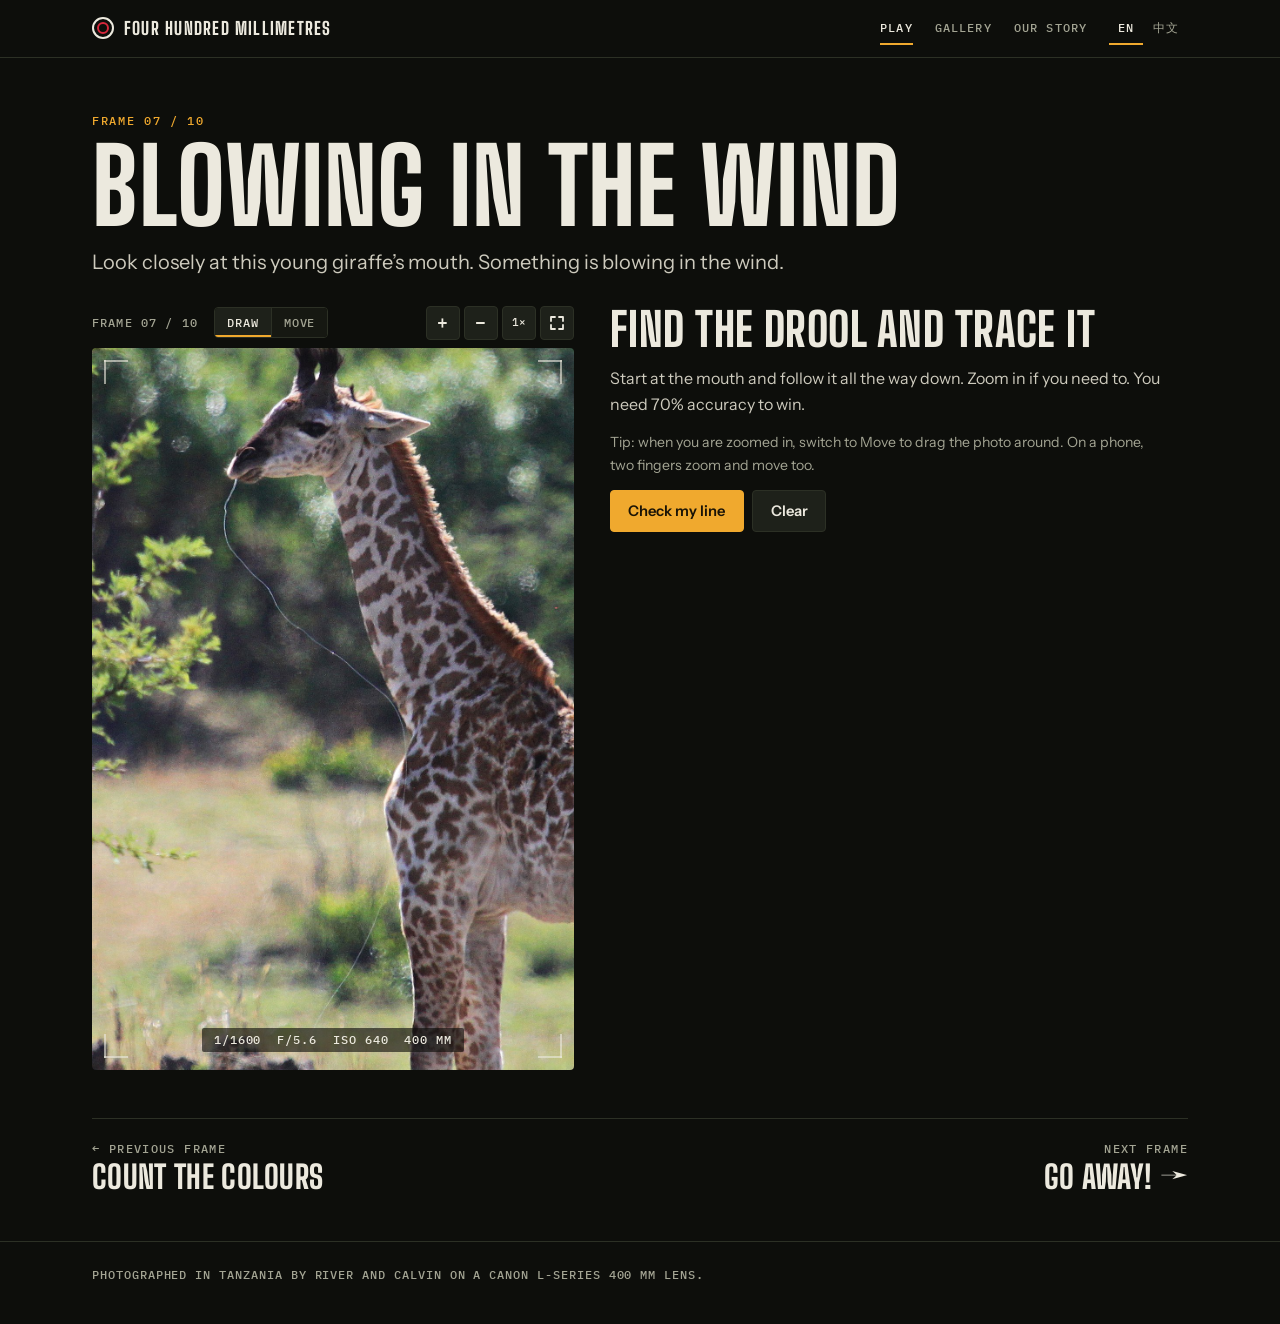
==== commit b200c04a: "Blowing in the Wind: upright photo with the whole drool (gently sharpened), pass mark 70% Co-Authore" ====
--- a/blowing-in-the-wind.html
+++ b/blowing-in-the-wind.html
@@ -22,7 +22,7 @@
     <p class="lede" data-i18n="drool.lede">Look closely at this young giraffe’s mouth. Something is blowing in the wind.</p>
   </div>
 
-  <section class="quiz" aria-labelledby="q">
+  <section class="quiz split" aria-labelledby="q">
     <figure class="frame">
       <div class="hud">
         <span data-frame-label></span>
@@ -31,26 +31,29 @@
           <button type="button" data-tool="move" aria-pressed="false" data-i18n="drool.tool.move">Move</button>
         </div>
       </div>
-      <div class="stage-slot" style="--ar: 2100 / 1400">
+      <div class="stage-slot tall" style="--ar: 1107 / 1660">
         <div class="vf zoomable" id="stage" tabindex="0" role="group" aria-label="Photo. Draw along the drool with your finger or mouse. Use the zoom buttons, or the plus, minus and arrow keys, to look closer." data-i18n-attr="aria-label:drool.stageAria">
-          <img src="images/drool.jpg" data-full="images/drool-large.jpg" data-full-width="2100" width="2100" height="1400" alt="A young giraffe seen from the side against green bushes. A thin, shiny string of drool hangs from its mouth and curves down to its chest." data-i18n-attr="alt:drool.photoAlt">
+          <img src="images/drool.jpg" width="1107" height="1660" alt="A young giraffe seen from the side against green bushes. A long, thin, shiny string of drool hangs from its mouth, past its chest and down towards the grass." data-i18n-attr="alt:drool.photoAlt">
           <svg class="ink" id="ink" aria-hidden="true"></svg>
         </div>
       </div>
     </figure>
 
-    <h2 class="h2" id="q" data-i18n="drool.q">Find the drool and trace it</h2>
-    <p class="step-p" data-i18n="drool.how">Start at the mouth and follow it all the way down. Zoom in if you need to. You need 80% accuracy to win.</p>
-    <p class="fine" data-i18n="drool.tip">Tip: when you are zoomed in, switch to Move to drag the photo around. On a phone, two fingers zoom and move too.</p>
-    <div class="actions">
-      <button class="btn btn-primary" id="checkBtn" type="button" data-i18n="drool.check">Check my line</button>
-      <button class="btn" id="clearBtn" type="button" data-i18n="drool.clear">Clear</button>
-      <button class="btn" id="showBtn" type="button" hidden data-i18n="drool.show">Show me where it is</button>
+    <div class="step">
+      <h2 class="h2" id="q" data-i18n="drool.q">Find the drool and trace it</h2>
+      <p class="step-p" data-i18n="drool.how">Start at the mouth and follow it all the way down. Zoom in if you need to. You need 70% accuracy to win.</p>
+      <p class="fine" data-i18n="drool.tip">Tip: when you are zoomed in, switch to Move to drag the photo around. On a phone, two fingers zoom and move too.</p>
+      <div class="actions">
+        <button class="btn btn-primary" id="checkBtn" type="button" data-i18n="drool.check">Check my line</button>
+        <button class="btn" id="clearBtn" type="button" data-i18n="drool.clear">Clear</button>
+        <button class="btn" id="showBtn" type="button" hidden data-i18n="drool.show">Show me where it is</button>
+      </div>
+      <p class="verdict-sm" id="verdict" aria-hidden="true"></p>
+      <p class="feedback" id="feedback" role="status" aria-live="polite"></p>
     </div>
-    <p class="verdict-sm" id="verdict" aria-hidden="true"></p>
-    <p class="feedback" id="feedback" role="status" aria-live="polite"></p>
+  </section>
 
-    <div class="reveal" id="reveal" tabindex="-1" hidden>
+    <div class="reveal quiz" id="reveal" tabindex="-1" hidden>
       <div class="callout">
         <h3 class="h3" data-i18n="drool.why.h">Why was drool blowing in the wind?</h3>
         <p data-i18n="drool.why">Because it had just had milk from mum. So cute!</p>
@@ -79,7 +82,6 @@
         <button class="btn" id="againBtn" type="button" data-i18n="btn.again">Play again</button>
       </div>
     </div>
-  </section>
 
   <nav class="pager" aria-label="Frames" data-pager></nav>
 </main>
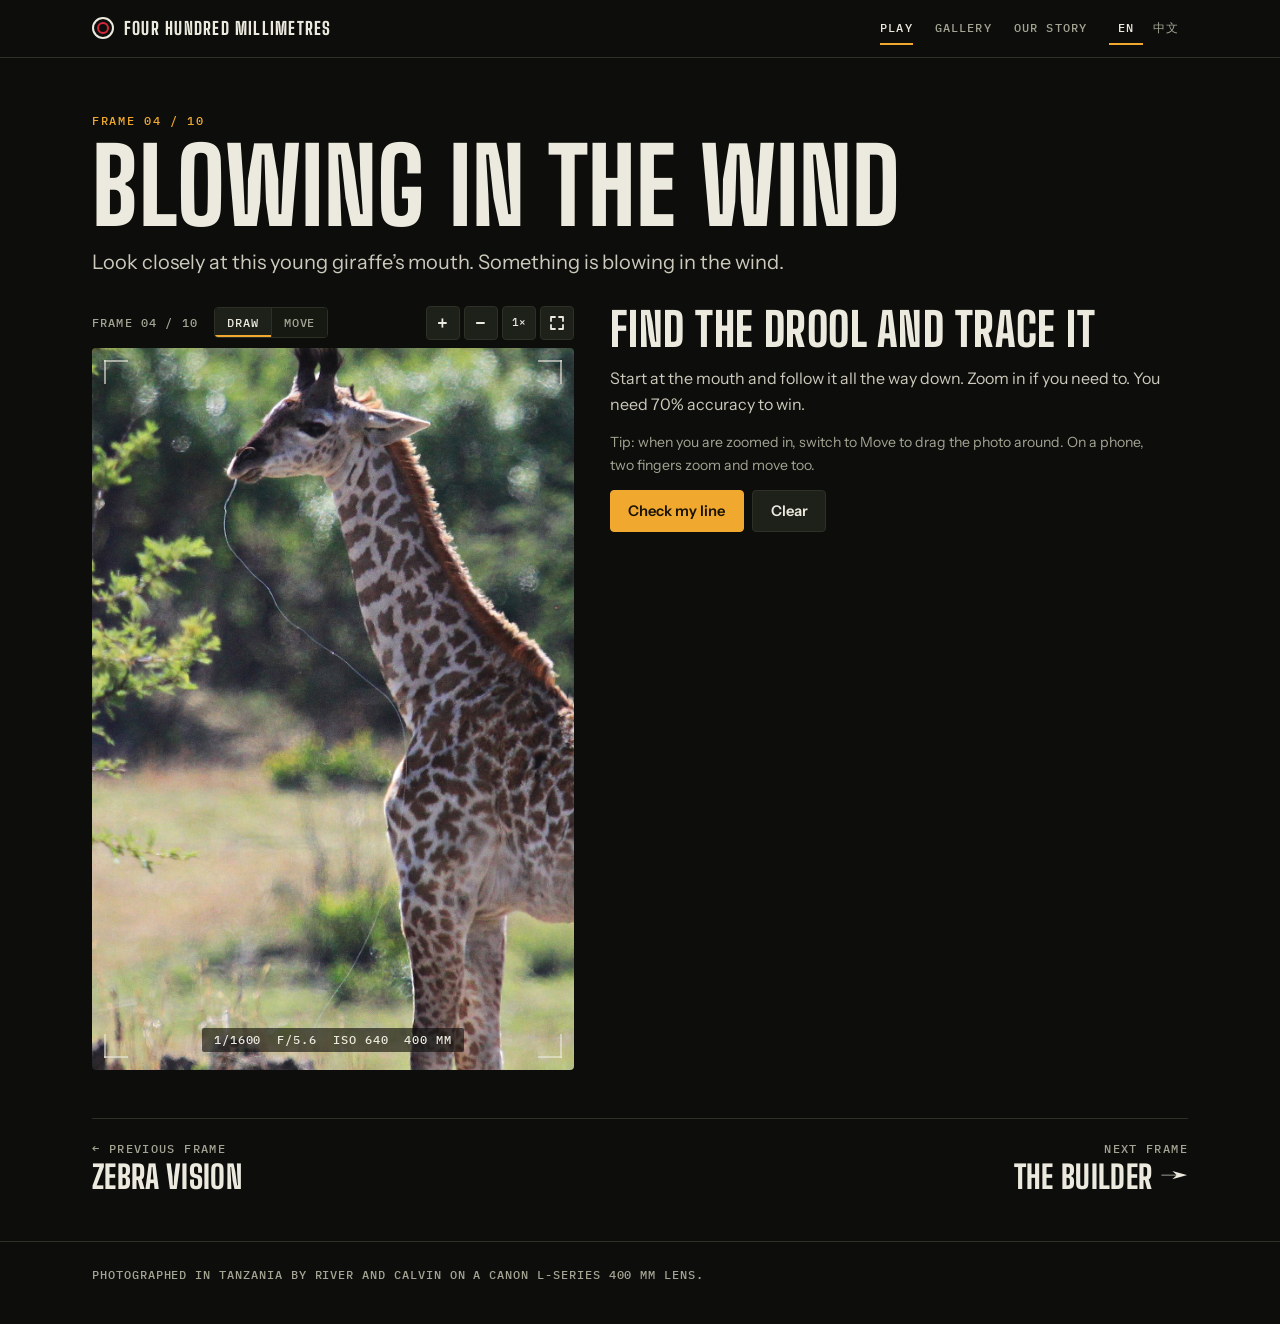
==== commit e029f78c: "Reorder: Blowing in the Wind is game 4, Grooming Time is the last game Co-Authored-By: Claude Opus 5" ====
--- a/blowing-in-the-wind.html
+++ b/blowing-in-the-wind.html
@@ -9,7 +9,7 @@
 <link rel="preconnect" href="https://fonts.googleapis.com">
 <link rel="preconnect" href="https://fonts.gstatic.com" crossorigin>
 <link rel="stylesheet" href="https://fonts.googleapis.com/css2?family=Big+Shoulders+Display:wght@700;800;900&family=IBM+Plex+Mono:wght@400;500;600&family=Instrument+Sans:wght@400;500;600;700&display=swap">
-<link rel="stylesheet" href="css/site.css">
+<link rel="stylesheet" href="css/site.css?v=c3ee8e7c">
 </head>
 <body>
 
@@ -33,7 +33,7 @@
       </div>
       <div class="stage-slot tall" style="--ar: 1107 / 1660">
         <div class="vf zoomable" id="stage" tabindex="0" role="group" aria-label="Photo. Draw along the drool with your finger or mouse. Use the zoom buttons, or the plus, minus and arrow keys, to look closer." data-i18n-attr="aria-label:drool.stageAria">
-          <img src="images/drool.jpg" width="1107" height="1660" alt="A young giraffe seen from the side against green bushes. A long, thin, shiny string of drool hangs from its mouth, past its chest and down towards the grass." data-i18n-attr="alt:drool.photoAlt">
+          <img src="images/drool.jpg?v=bcaaebe0" width="1107" height="1660" alt="A young giraffe seen from the side against green bushes. A long, thin, shiny string of drool hangs from its mouth, past its chest and down towards the grass." data-i18n-attr="alt:drool.photoAlt">
           <svg class="ink" id="ink" aria-hidden="true"></svg>
         </div>
       </div>
@@ -62,7 +62,7 @@
         <div class="hud"><span data-i18n="drool.milk.h">52 seconds earlier</span></div>
         <div class="stage-slot" style="--ar: 2000 / 1500">
           <div class="vf zoomable" id="milkStage" tabindex="0" role="group" aria-label="Photo. Use the zoom buttons, or the plus, minus and arrow keys, to look closer." data-i18n-attr="aria-label:zoom.stage">
-            <img src="images/giraffe-milk.jpg" data-full="images/giraffe-milk-large.jpg" data-full-width="3168" width="2000" height="1500" alt="A giraffe mother bends her head down to graze while her calf drinks milk from under her belly." data-i18n-attr="alt:drool.milk.alt">
+            <img src="images/giraffe-milk.jpg?v=43c14d79" data-full="images/giraffe-milk-large.jpg?v=ab041414" data-full-width="3168" width="2000" height="1500" alt="A giraffe mother bends her head down to graze while her calf drinks milk from under her belly." data-i18n-attr="alt:drool.milk.alt">
           </div>
         </div>
         <figcaption class="fine" data-i18n="drool.milk.cap">Milk time: the calf drinking from mum, 52 seconds before the drool photo.</figcaption>
@@ -93,9 +93,9 @@
 </footer>
 
 <noscript><p class="wrap">This game needs JavaScript to run.</p></noscript>
-<script src="js/i18n.js"></script>
-<script src="js/frames.js"></script>
-<script src="js/zoom.js"></script>
-<script src="js/drool.js"></script>
+<script src="js/i18n.js?v=19318d9c"></script>
+<script src="js/frames.js?v=43eb384b"></script>
+<script src="js/zoom.js?v=920a7e9d"></script>
+<script src="js/drool.js?v=2f2d0b86"></script>
 </body>
 </html>
